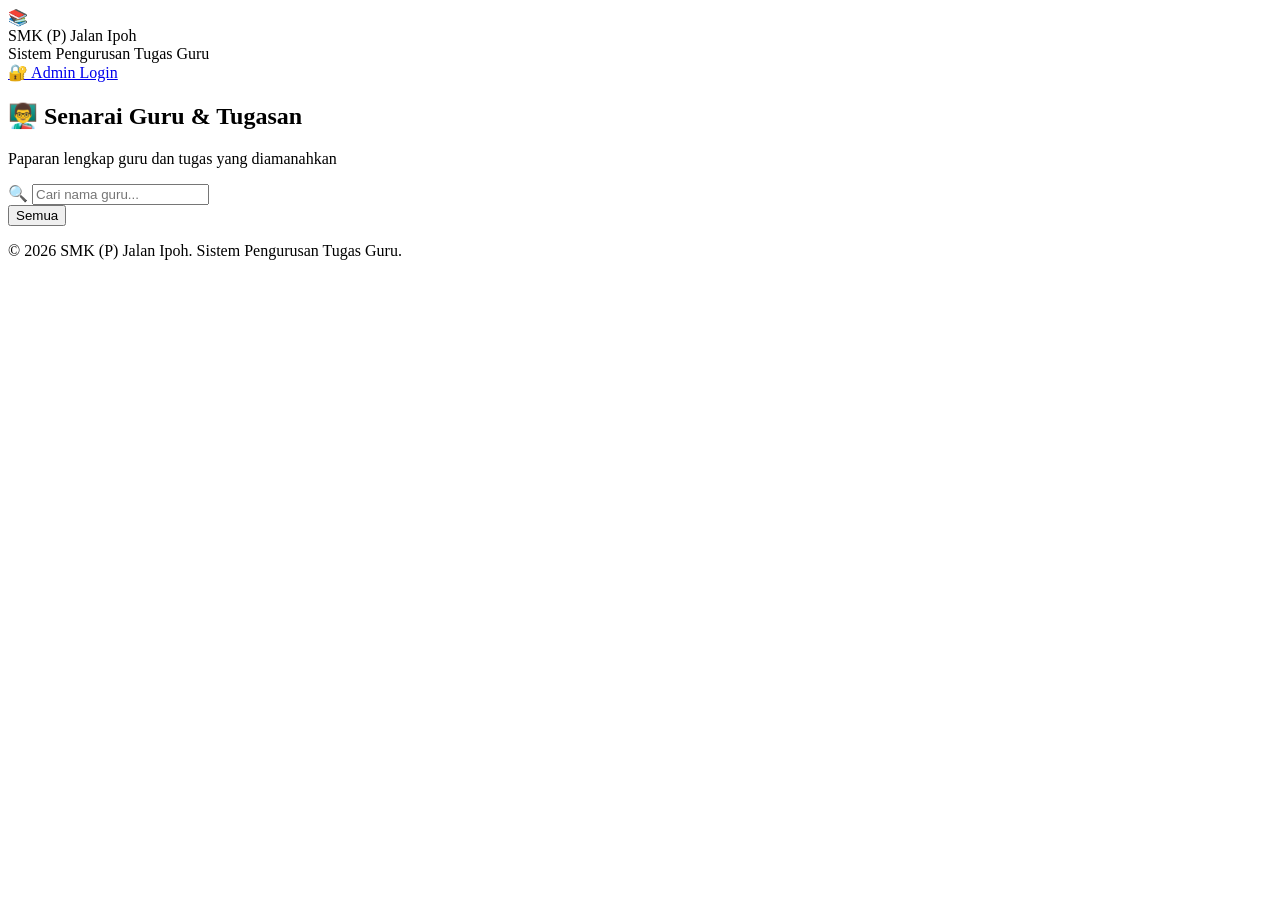
==== index.html @ 7b284f8e "Add files via upload" ====
<!DOCTYPE html>
<html lang="ms">
<head>
  <meta charset="UTF-8">
  <meta name="viewport" content="width=device-width, initial-scale=1.0">
  <title>Sistem Tugas Guru - SMK (P) Jalan Ipoh</title>
  <link rel="stylesheet" href="css/style.css">
</head>
<body>

<!-- ===================== SCHOOL HEADER ===================== -->
<header class="school-header">
  <div class="container d-flex align-center justify-between">
    <div class="header-logo">
      <div class="logo-icon">📚</div>
      <div>
        <div class="school-name" id="schoolNameHeader">SMK (P) Jalan Ipoh</div>
        <div class="school-subtitle">Sistem Pengurusan Tugas Guru</div>
      </div>
    </div>
    <div class="top-actions">
      <a href="admin/login.html" class="admin-link">🔐 Admin Login</a>
    </div>
  </div>
</header>

<!-- ===================== MAIN CONTENT ===================== -->
<main class="section">
  <div class="container">

    <!-- Page Header -->
    <div class="page-header d-flex flex-wrap justify-between align-center gap-2">
      <div>
        <h2>👨‍🏫 Senarai Guru & Tugasan</h2>
        <p>Paparan lengkap guru dan tugas yang diamanahkan</p>
      </div>
      <div class="search-bar">
        <span class="search-icon">🔍</span>
        <input type="text" class="form-control" id="searchGuru" placeholder="Cari nama guru..." oninput="renderGuruCards()">
      </div>
    </div>

    <!-- Kategori Filter Tabs -->
    <div class="filter-tabs" id="filterTabs">
      <button class="filter-tab active" data-kategori="all" onclick="filterKategori(this, 'all')">Semua</button>
    </div>

    <!-- Teacher Cards Grid -->
    <div class="row" id="guruCardsContainer">
      <!-- Dynamic content rendered by JS -->
    </div>

    <!-- Footer Info -->
    <div class="footer mt-5" id="footerInfo">
      <p>© 2026 SMK (P) Jalan Ipoh. Sistem Pengurusan Tugas Guru.</p>
    </div>

  </div>
</main>

<!-- ===================== SCRIPTS ===================== -->
<script src="js/data.js"></script>
<script>
// ============================================================
// Render Functions — Public Teacher Roster
// ============================================================

// Kategori filter
var currentFilter = 'all';

function initFilterTabs() {
  var container = document.getElementById('filterTabs');
  var kategoriList = getKategori();

  kategoriList.forEach(function(k) {
    var btn = document.createElement('button');
    btn.className = 'filter-tab';
    btn.setAttribute('data-kategori', k.id);
    btn.textContent = k.nama;
    btn.onclick = function() { filterKategori(this, k.id); };
    container.appendChild(btn);
  });
}

function filterKategori(el, kategoriId) {
  currentFilter = kategoriId;
  // Update active state
  var tabs = document.querySelectorAll('.filter-tab');
  tabs.forEach(function(t) { t.classList.remove('active'); });
  el.classList.add('active');
  renderGuruCards();
}

function renderGuruCards() {
  var container = document.getElementById('guruCardsContainer');
  var query = document.getElementById('searchGuru').value.trim().toLowerCase();
  var guruList = getGuru();
  var tugas = getTugas();
  var tugasan = getTugasan();
  var kategori = getKategori();

  // Filter by search
  if (query) {
    guruList = guruList.filter(function(g) {
      return g.nama.toLowerCase().includes(query) ||
             g.jawatan.toLowerCase().includes(query);
    });
  }

  if (guruList.length === 0) {
    container.innerHTML = '<div class="empty-state" style="flex:0 0 100%">' +
      '<div class="empty-icon">🔍</div>' +
      '<h4>Tiada guru dijumpai</h4>' +
      '<p>Cuba ubah carian atau filter anda</p>' +
      '</div>';
    return;
  }

  var html = '';

  guruList.forEach(function(guru) {
    // Get assignments for this teacher
    var guruTugasan = tugasan.filter(function(a) { return a.guruId === guru.id; });
    var assignedTugas = [];

    guruTugasan.forEach(function(a) {
      var t = tugas.find(function(tk) { return tk.id === a.tugasId; });
      if (t) {
        // Apply kategori filter
        if (currentFilter !== 'all' && t.kategori !== currentFilter) return;
        assignedTugas.push({
          id: a.id,
          nama: t.nama,
          point: t.point,
          kategori: t.kategori,
          kategoriNama: getKategoriNama(t.kategori),
          status: a.status
        });
      }
    });

    // If filter is active and teacher has no matching tasks, skip
    if (currentFilter !== 'all' && assignedTugas.length === 0) return;

    html += '<div class="col-12 col-md-6">';
    html += '<div class="teacher-card">';
    html += '<div class="card-top">';
    html += '<div class="avatar">' + getInitials(guru.nama) + '</div>';
    html += '<div class="teacher-info">';
    html += '<h4>' + guru.nama + '</h4>';
    html += '<div class="jawatan">' + guru.jawatan + '</div>';
    html += '</div>';
    html += '<span class="task-count">' + assignedTugas.length + ' tugas</span>';
    html += '</div>';
    html += '<div class="card-body">';

    if (assignedTugas.length === 0) {
      html += '<p class="text-muted" style="font-size:0.85rem;text-align:center;">Tiada tugasan buat masa ini</p>';
    } else {
      html += '<div class="task-list">';
      assignedTugas.forEach(function(t) {
        html += '<div class="task-item">';
        html += '<div>';
        html += '<span class="kategori-badge badge-' + kategoriBadgeClass(t.kategori) + '">' + t.kategoriNama + '</span> ';
        html += '<strong>' + t.nama + '</strong>';
        html += '</div>';
        html += '<span class="task-point">' + t.point + ' pt</span>';
        html += '</div>';
      });
      html += '</div>';
    }

    html += '</div>'; // card-body
    html += '</div>'; // teacher-card
    html += '</div>'; // col
  });

  if (html === '') {
    html = '<div class="empty-state" style="flex:0 0 100%">' +
      '<div class="empty-icon">📋</div>' +
      '<h4>Tiada keputusan</h4>' +
      '<p>Tiada guru dengan tugasan dalam kategori ini</p>' +
      '</div>';
  }

  container.innerHTML = html;
}

function getInitials(nama) {
  var parts = nama.split(' ');
  if (parts.length >= 2) {
    return (parts[0][0] + parts[1][0]).toUpperCase();
  }
  return nama.substring(0, 2).toUpperCase();
}

// Map functions from data.js (they exist globally but let's be safe)
function getKategoriNama(id) {
  var k = getKategori().find(function(k) { return k.id === id; });
  return k ? k.nama : '—';
}

function kategoriBadgeClass(id) {
  var map = { k1: 'pentadbiran', k2: 'kurikulum', k3: 'hem', k4: 'kokurikulum' };
  return map[id] || 'pentadbiran';
}

// Apply school name from settings
function applySchoolName() {
  try {
    var tetapan = getTetapan();
    if (tetapan && tetapan.namaSekolah) {
      document.getElementById('schoolNameHeader').textContent = tetapan.namaSekolah;
    }
  } catch(e) {}
}

// --- Init ---
initFilterTabs();
applySchoolName();
renderGuruCards();
</script>

</body>
</html>
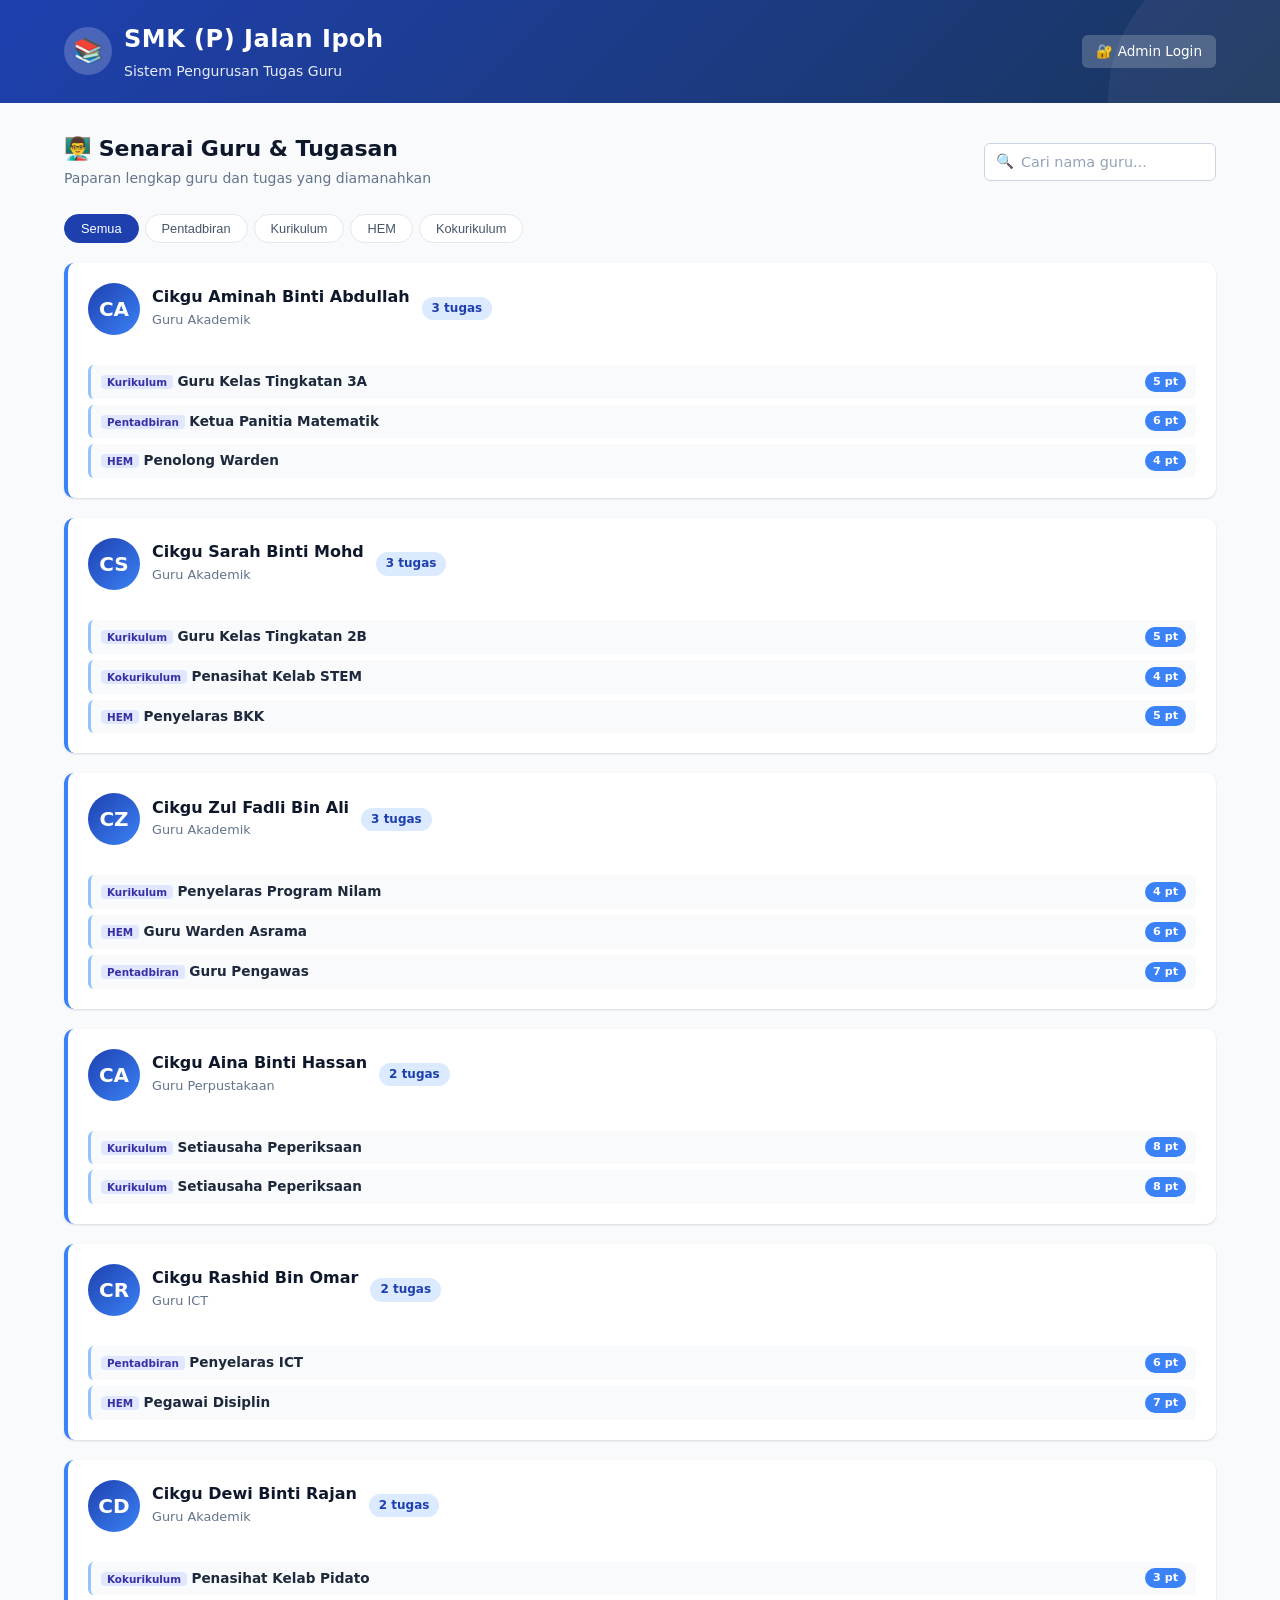
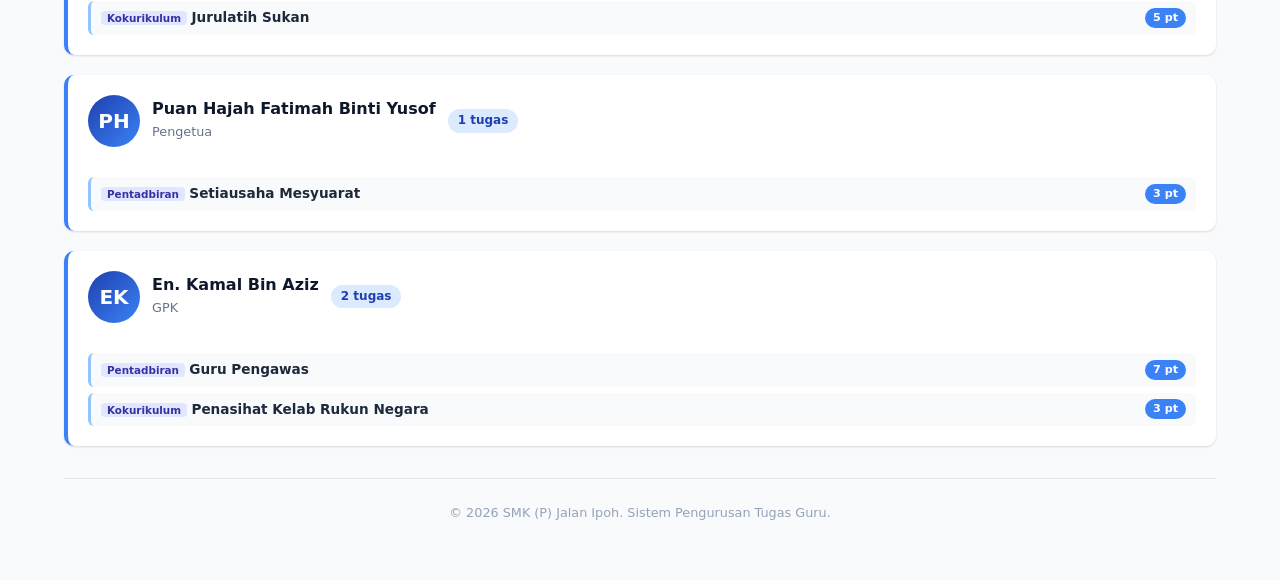
==== commit fb22bdab: "Update index.html" ====
--- a/index.html
+++ b/index.html
@@ -12,7 +12,7 @@
 <header class="school-header">
   <div class="container d-flex align-center justify-between">
     <div class="header-logo">
-      <div class="logo-icon">📚</div>
+      <div class="logo-icon" id="logoIcon"><span id="logoEmoji">📚</span><img id="logoImage" src="" style="display:none;height:50px;width:auto;" alt="Logo"></div>
       <div>
         <div class="school-name" id="schoolNameHeader">SMK (P) Jalan Ipoh</div>
         <div class="school-subtitle">Sistem Pengurusan Tugas Guru</div>
@@ -209,8 +209,15 @@
 function applySchoolName() {
   try {
     var tetapan = getTetapan();
-    if (tetapan && tetapan.namaSekolah) {
+    if (tetapan.namaSekolah) {
       document.getElementById('schoolNameHeader').textContent = tetapan.namaSekolah;
+    }
+    // Logo dari tetapan
+    if (tetapan.logoUrl && tetapan.logoUrl.trim() !== '') {
+      document.getElementById('logoEmoji').style.display = 'none';
+      var img = document.getElementById('logoImage');
+      img.src = tetapan.logoUrl.trim();
+      img.style.display = '';
     }
   } catch(e) {}
 }
--- a/css/style.css
+++ b/css/style.css
@@ -0,0 +1,1100 @@
+/* ============================================================
+   SISTEM TUGAS GURU - SMK (P) JALAN IPOH
+   Blue/White School Theme — Pure CSS, Bootstrap-style
+   ============================================================ */
+
+/* --- CSS Variables / Theme --- */
+:root {
+  --primary: #1e40af;
+  --primary-dark: #1a365d;
+  --primary-light: #dbeafe;
+  --accent: #3b82f6;
+  --accent-light: #93c5fd;
+  --accent-dark: #2563eb;
+  --success: #10b981;
+  --warning: #f59e0b;
+  --danger: #ef4444;
+  --info: #06b6d4;
+  --white: #ffffff;
+  --gray-50: #f8fafc;
+  --gray-100: #f1f5f9;
+  --gray-200: #e2e8f0;
+  --gray-300: #cbd5e1;
+  --gray-400: #94a3b8;
+  --gray-500: #64748b;
+  --gray-600: #475569;
+  --gray-700: #334155;
+  --gray-800: #1e293b;
+  --gray-900: #0f172a;
+  --radius: 10px;
+  --radius-sm: 6px;
+  --radius-lg: 16px;
+  --shadow: 0 1px 3px rgba(0,0,0,0.08), 0 1px 2px rgba(0,0,0,0.06);
+  --shadow-md: 0 4px 6px -1px rgba(0,0,0,0.1), 0 2px 4px -1px rgba(0,0,0,0.06);
+  --shadow-lg: 0 10px 15px -3px rgba(0,0,0,0.1), 0 4px 6px -2px rgba(0,0,0,0.05);
+  --font: 'Segoe UI', system-ui, -apple-system, BlinkMacSystemFont, sans-serif;
+  --transition: all 0.2s ease;
+}
+
+/* --- Reset & Base --- */
+*, *::before, *::after {
+  box-sizing: border-box;
+  margin: 0;
+  padding: 0;
+}
+
+html {
+  font-size: 16px;
+  scroll-behavior: smooth;
+}
+
+body {
+  font-family: var(--font);
+  background: var(--gray-50);
+  color: var(--gray-800);
+  line-height: 1.6;
+  min-height: 100vh;
+}
+
+a {
+  color: var(--accent);
+  text-decoration: none;
+  transition: var(--transition);
+}
+a:hover {
+  color: var(--primary-dark);
+}
+
+img {
+  max-width: 100%;
+  height: auto;
+}
+
+/* --- Typography --- */
+h1, h2, h3, h4, h5, h6 {
+  font-weight: 700;
+  line-height: 1.3;
+  color: var(--gray-900);
+}
+
+h1 { font-size: 1.75rem; }
+h2 { font-size: 1.5rem; }
+h3 { font-size: 1.25rem; }
+h4 { font-size: 1.125rem; }
+
+.text-muted {
+  color: var(--gray-500);
+}
+.text-primary {
+  color: var(--primary);
+}
+.text-accent {
+  color: var(--accent);
+}
+.text-success {
+  color: var(--success);
+}
+.text-danger {
+  color: var(--danger);
+}
+.text-warning {
+  color: var(--warning);
+}
+.text-center {
+  text-align: center;
+}
+.text-right {
+  text-align: right;
+}
+
+/* --- Header / School Brand --- */
+.school-header {
+  background: linear-gradient(135deg, var(--primary) 0%, var(--primary-dark) 100%);
+  color: var(--white);
+  padding: 1.25rem 1.5rem;
+  position: relative;
+  overflow: hidden;
+}
+.school-header::after {
+  content: '';
+  position: absolute;
+  top: -50%;
+  right: -10%;
+  width: 300px;
+  height: 300px;
+  background: rgba(255,255,255,0.05);
+  border-radius: 50%;
+  pointer-events: none;
+}
+.school-header .school-name {
+  font-size: 1.5rem;
+  font-weight: 800;
+  letter-spacing: 0.5px;
+}
+.school-header .school-subtitle {
+  font-size: 0.875rem;
+  opacity: 0.9;
+  margin-top: 2px;
+}
+.school-header .header-logo {
+  display: flex;
+  align-items: center;
+  gap: 12px;
+}
+.school-header .header-logo .logo-icon {
+  width: 48px;
+  height: 48px;
+  background: rgba(255,255,255,0.2);
+  border-radius: 50%;
+  display: flex;
+  align-items: center;
+  justify-content: center;
+  font-size: 1.5rem;
+  font-weight: 700;
+}
+@media (max-width: 576px) {
+  .school-header { padding: 1rem; }
+  .school-header .school-name { font-size: 1.125rem; }
+}
+
+/* --- Navbar --- */
+.navbar {
+  background: var(--white);
+  border-bottom: 1px solid var(--gray-200);
+  padding: 0 1.5rem;
+  display: flex;
+  align-items: center;
+  justify-content: space-between;
+  height: 60px;
+  box-shadow: var(--shadow);
+  position: sticky;
+  top: 0;
+  z-index: 1000;
+}
+.navbar-brand {
+  font-weight: 700;
+  font-size: 1.125rem;
+  color: var(--primary);
+  display: flex;
+  align-items: center;
+  gap: 8px;
+}
+.navbar-brand:hover { color: var(--primary-dark); }
+.navbar-nav {
+  display: flex;
+  align-items: center;
+  gap: 4px;
+  list-style: none;
+}
+.navbar-nav .nav-item { position: relative; }
+.navbar-nav .nav-link {
+  padding: 8px 14px;
+  border-radius: var(--radius-sm);
+  color: var(--gray-600);
+  font-weight: 500;
+  font-size: 0.875rem;
+  transition: var(--transition);
+  white-space: nowrap;
+}
+.navbar-nav .nav-link:hover {
+  background: var(--primary-light);
+  color: var(--primary);
+}
+.navbar-nav .nav-link.active {
+  background: var(--primary);
+  color: var(--white);
+}
+.navbar-nav .nav-link.logout-btn {
+  color: var(--danger);
+}
+.navbar-nav .nav-link.logout-btn:hover {
+  background: #fef2f2;
+  color: var(--danger);
+}
+.navbar-toggle {
+  display: none;
+  background: none;
+  border: none;
+  font-size: 1.5rem;
+  color: var(--primary);
+  cursor: pointer;
+  padding: 4px;
+}
+@media (max-width: 768px) {
+  .navbar-toggle {
+    display: block;
+  }
+  .navbar-nav {
+    display: none;
+    position: absolute;
+    top: 60px;
+    left: 0;
+    right: 0;
+    background: var(--white);
+    flex-direction: column;
+    padding: 12px;
+    border-bottom: 1px solid var(--gray-200);
+    box-shadow: var(--shadow-md);
+    z-index: 999;
+  }
+  .navbar-nav.show {
+    display: flex;
+  }
+  .navbar-nav .nav-link {
+    width: 100%;
+    padding: 10px 14px;
+  }
+}
+
+/* --- Container & Layout --- */
+.container {
+  max-width: 1200px;
+  margin: 0 auto;
+  padding: 0 1.5rem;
+}
+.container-fluid {
+  padding: 0 1.5rem;
+}
+.section {
+  padding: 2rem 0;
+}
+.section-sm {
+  padding: 1rem 0;
+}
+
+/* --- Cards --- */
+.card {
+  background: var(--white);
+  border-radius: var(--radius);
+  box-shadow: var(--shadow);
+  overflow: hidden;
+  transition: var(--transition);
+}
+.card:hover {
+  box-shadow: var(--shadow-md);
+}
+.card-header {
+  padding: 1rem 1.25rem;
+  border-bottom: 1px solid var(--gray-200);
+  display: flex;
+  align-items: center;
+  justify-content: space-between;
+  flex-wrap: wrap;
+  gap: 8px;
+}
+.card-header h3 {
+  font-size: 1rem;
+  font-weight: 600;
+  color: var(--gray-800);
+}
+.card-body {
+  padding: 1.25rem;
+}
+.card-footer {
+  padding: 0.875rem 1.25rem;
+  border-top: 1px solid var(--gray-200);
+  background: var(--gray-50);
+}
+.card-title {
+  font-weight: 600;
+  margin-bottom: 0.5rem;
+}
+.card-subtitle {
+  color: var(--gray-500);
+  font-size: 0.875rem;
+  margin-bottom: 1rem;
+}
+
+/* --- Teacher Card (index.html) --- */
+.teacher-card {
+  background: var(--white);
+  border-radius: var(--radius);
+  box-shadow: var(--shadow);
+  overflow: hidden;
+  transition: var(--transition);
+  border-left: 4px solid var(--accent);
+}
+.teacher-card:hover {
+  transform: translateY(-2px);
+  box-shadow: var(--shadow-md);
+}
+.teacher-card .card-top {
+  padding: 1.25rem;
+  display: flex;
+  align-items: center;
+  gap: 12px;
+}
+.teacher-card .avatar {
+  width: 52px;
+  height: 52px;
+  border-radius: 50%;
+  background: linear-gradient(135deg, var(--primary), var(--accent));
+  color: var(--white);
+  display: flex;
+  align-items: center;
+  justify-content: center;
+  font-weight: 700;
+  font-size: 1.25rem;
+  flex-shrink: 0;
+}
+.teacher-card .teacher-info h4 {
+  font-size: 1rem;
+  margin-bottom: 2px;
+}
+.teacher-card .teacher-info .jawatan {
+  font-size: 0.8rem;
+  color: var(--gray-500);
+}
+.teacher-card .card-body {
+  padding: 0 1.25rem 1.25rem;
+}
+.teacher-card .task-count {
+  display: inline-block;
+  background: var(--primary-light);
+  color: var(--primary);
+  font-size: 0.75rem;
+  font-weight: 600;
+  padding: 2px 10px;
+  border-radius: 20px;
+}
+.teacher-card .task-list {
+  margin-top: 10px;
+  display: flex;
+  flex-direction: column;
+  gap: 6px;
+}
+.teacher-card .task-item {
+  font-size: 0.85rem;
+  padding: 6px 10px;
+  background: var(--gray-50);
+  border-radius: var(--radius-sm);
+  display: flex;
+  justify-content: space-between;
+  align-items: center;
+  border-left: 3px solid var(--accent-light);
+}
+.teacher-card .task-item .task-point {
+  background: var(--accent);
+  color: white;
+  font-size: 0.7rem;
+  font-weight: 700;
+  padding: 1px 8px;
+  border-radius: 10px;
+  white-space: nowrap;
+}
+.teacher-card .task-item .kategori-badge {
+  font-size: 0.65rem;
+  padding: 1px 6px;
+  border-radius: 4px;
+  font-weight: 600;
+}
+
+/* --- Stat Cards --- */
+.stat-card {
+  background: var(--white);
+  border-radius: var(--radius);
+  padding: 1.25rem;
+  box-shadow: var(--shadow);
+  display: flex;
+  align-items: center;
+  gap: 16px;
+  transition: var(--transition);
+}
+.stat-card:hover {
+  transform: translateY(-2px);
+  box-shadow: var(--shadow-md);
+}
+.stat-card .stat-icon {
+  width: 52px;
+  height: 52px;
+  border-radius: 12px;
+  display: flex;
+  align-items: center;
+  justify-content: center;
+  font-size: 1.5rem;
+  flex-shrink: 0;
+}
+.stat-card .stat-icon.blue {
+  background: var(--primary-light);
+  color: var(--primary);
+}
+.stat-card .stat-icon.green {
+  background: #d1fae5;
+  color: var(--success);
+}
+.stat-card .stat-icon.orange {
+  background: #fef3c7;
+  color: var(--warning);
+}
+.stat-card .stat-icon.purple {
+  background: #e0e7ff;
+  color: #6366f1;
+}
+.stat-card .stat-info h3 {
+  font-size: 1.5rem;
+  font-weight: 700;
+  margin-bottom: 0;
+  line-height: 1.2;
+}
+.stat-card .stat-info p {
+  font-size: 0.8rem;
+  color: var(--gray-500);
+  margin: 0;
+}
+
+/* --- Grid --- */
+.row {
+  display: flex;
+  flex-wrap: wrap;
+  gap: 1.25rem;
+}
+.row:not(.no-gap) {
+  margin: 0;
+}
+.col { flex: 1 1 0; }
+.col-12 { flex: 0 0 100%; }
+.col-11 { flex: 0 0 91.666%; }
+.col-10 { flex: 0 0 83.333%; }
+.col-9 { flex: 0 0 75%; }
+.col-8 { flex: 0 0 66.666%; }
+.col-7 { flex: 0 0 58.333%; }
+.col-6 { flex: 0 0 50%; }
+.col-5 { flex: 0 0 41.666%; }
+.col-4 { flex: 0 0 33.333%; }
+.col-3 { flex: 0 0 25%; }
+.col-2 { flex: 0 0 16.666%; }
+
+@media (max-width: 992px) {
+  .col-md-12 { flex: 0 0 100%; }
+  .col-md-6 { flex: 0 0 50%; }
+}
+@media (max-width: 768px) {
+  .col-sm-12 { flex: 0 0 100%; }
+  .col-6 { flex: 0 0 100%; }
+  .col-4 { flex: 0 0 100%; }
+  .col-3 { flex: 0 0 100%; }
+}
+
+/* --- Tables --- */
+.table-container {
+  overflow-x: auto;
+  -webkit-overflow-scrolling: touch;
+}
+table {
+  width: 100%;
+  border-collapse: collapse;
+  font-size: 0.9rem;
+}
+table thead {
+  background: var(--gray-50);
+}
+table th {
+  padding: 0.75rem 1rem;
+  text-align: left;
+  font-weight: 600;
+  font-size: 0.8rem;
+  text-transform: uppercase;
+  letter-spacing: 0.5px;
+  color: var(--gray-600);
+  border-bottom: 2px solid var(--gray-200);
+  white-space: nowrap;
+}
+table td {
+  padding: 0.75rem 1rem;
+  border-bottom: 1px solid var(--gray-200);
+  vertical-align: middle;
+}
+table tbody tr {
+  transition: var(--transition);
+}
+table tbody tr:hover {
+  background: var(--gray-50);
+}
+table .actions {
+  display: flex;
+  gap: 6px;
+}
+table .badge {
+  display: inline-block;
+  padding: 2px 10px;
+  border-radius: 20px;
+  font-size: 0.75rem;
+  font-weight: 600;
+}
+table .badge-primary { background: var(--primary-light); color: var(--primary); }
+table .badge-success { background: #d1fae5; color: #065f46; }
+table .badge-warning { background: #fef3c7; color: #92400e; }
+table .badge-danger { background: #fef2f2; color: #991b1b; }
+table .badge-info { background: #cffafe; color: #155e75; }
+table .badge-pt { background: var(--accent); color: white; }
+
+/* --- Forms --- */
+.form-group {
+  margin-bottom: 1rem;
+}
+.form-group label {
+  display: block;
+  font-weight: 600;
+  font-size: 0.85rem;
+  margin-bottom: 4px;
+  color: var(--gray-700);
+}
+.form-control {
+  width: 100%;
+  padding: 10px 14px;
+  border: 1px solid var(--gray-300);
+  border-radius: var(--radius-sm);
+  font-size: 0.9rem;
+  font-family: var(--font);
+  transition: var(--transition);
+  background: var(--white);
+  color: var(--gray-800);
+}
+.form-control:focus {
+  outline: none;
+  border-color: var(--accent);
+  box-shadow: 0 0 0 3px rgba(59,130,246,0.15);
+}
+.form-control::placeholder {
+  color: var(--gray-400);
+}
+select.form-control {
+  cursor: pointer;
+  appearance: auto;
+}
+textarea.form-control {
+  min-height: 80px;
+  resize: vertical;
+}
+
+/* --- Buttons --- */
+.btn {
+  display: inline-flex;
+  align-items: center;
+  justify-content: center;
+  gap: 6px;
+  padding: 8px 18px;
+  border-radius: var(--radius-sm);
+  font-size: 0.875rem;
+  font-weight: 500;
+  font-family: var(--font);
+  border: 1px solid transparent;
+  cursor: pointer;
+  transition: var(--transition);
+  text-decoration: none;
+  white-space: nowrap;
+  line-height: 1.4;
+}
+.btn:hover {
+  transform: translateY(-1px);
+}
+.btn:active {
+  transform: translateY(0);
+}
+.btn-primary {
+  background: var(--primary);
+  color: var(--white);
+  border-color: var(--primary);
+}
+.btn-primary:hover {
+  background: var(--primary-dark);
+  border-color: var(--primary-dark);
+  color: var(--white);
+}
+.btn-accent {
+  background: var(--accent);
+  color: var(--white);
+  border-color: var(--accent);
+}
+.btn-accent:hover {
+  background: var(--accent-dark);
+  color: var(--white);
+}
+.btn-success {
+  background: var(--success);
+  color: var(--white);
+}
+.btn-success:hover {
+  background: #059669;
+  color: var(--white);
+}
+.btn-danger {
+  background: var(--danger);
+  color: var(--white);
+}
+.btn-danger:hover {
+  background: #dc2626;
+  color: var(--white);
+}
+.btn-warning {
+  background: var(--warning);
+  color: var(--white);
+}
+.btn-warning:hover {
+  background: #d97706;
+  color: var(--white);
+}
+.btn-outline {
+  background: transparent;
+  color: var(--primary);
+  border-color: var(--gray-300);
+}
+.btn-outline:hover {
+  background: var(--gray-50);
+  border-color: var(--primary);
+}
+.btn-sm {
+  padding: 4px 12px;
+  font-size: 0.8rem;
+}
+.btn-lg {
+  padding: 12px 24px;
+  font-size: 1rem;
+}
+.btn-block {
+  width: 100%;
+  display: block;
+}
+.btn:disabled {
+  opacity: 0.6;
+  cursor: not-allowed;
+  transform: none;
+}
+
+/* --- Filter Tabs --- */
+.filter-tabs {
+  display: flex;
+  flex-wrap: wrap;
+  gap: 6px;
+  margin-bottom: 1.25rem;
+}
+.filter-tab {
+  padding: 6px 16px;
+  border-radius: 20px;
+  font-size: 0.8rem;
+  font-weight: 500;
+  background: var(--white);
+  border: 1px solid var(--gray-200);
+  color: var(--gray-600);
+  cursor: pointer;
+  transition: var(--transition);
+}
+.filter-tab:hover {
+  border-color: var(--accent);
+  color: var(--accent);
+}
+.filter-tab.active {
+  background: var(--primary);
+  color: var(--white);
+  border-color: var(--primary);
+}
+
+/* --- Search Bar --- */
+.search-bar {
+  position: relative;
+  max-width: 400px;
+}
+.search-bar input {
+  padding-left: 36px;
+}
+.search-bar .search-icon {
+  position: absolute;
+  left: 12px;
+  top: 50%;
+  transform: translateY(-50%);
+  color: var(--gray-400);
+  font-size: 0.9rem;
+}
+
+/* --- Alert / Flash --- */
+.alert {
+  padding: 12px 16px;
+  border-radius: var(--radius-sm);
+  font-size: 0.875rem;
+  margin-bottom: 1rem;
+  display: flex;
+  align-items: center;
+  gap: 8px;
+}
+.alert-success {
+  background: #d1fae5;
+  color: #065f46;
+  border: 1px solid #a7f3d0;
+}
+.alert-danger {
+  background: #fef2f2;
+  color: #991b1b;
+  border: 1px solid #fecaca;
+}
+.alert-info {
+  background: var(--primary-light);
+  color: var(--primary);
+  border: 1px solid var(--accent-light);
+}
+.alert-warning {
+  background: #fef3c7;
+  color: #92400e;
+  border: 1px solid #fde68a;
+}
+.alert-dismissible {
+  position: relative;
+  padding-right: 40px;
+}
+.alert .btn-close {
+  position: absolute;
+  right: 12px;
+  top: 50%;
+  transform: translateY(-50%);
+  background: none;
+  border: none;
+  font-size: 1.25rem;
+  cursor: pointer;
+  color: inherit;
+  opacity: 0.6;
+}
+
+/* --- Badges --- */
+.badge-kategori {
+  display: inline-block;
+  padding: 2px 8px;
+  border-radius: 4px;
+  font-size: 0.7rem;
+  font-weight: 600;
+}
+.badge-pentadbiran { background: #e0e7ff; color: #3730a3; }
+.badge-kurikulum { background: #d1fae5; color: #065f46; }
+.badge-hem { background: #fef3c7; color: #92400e; }
+.badge-kokurikulum { background: #fce7f3; color: #9d174d; }
+
+/* --- Login Page --- */
+.login-page {
+  min-height: 100vh;
+  display: flex;
+  align-items: center;
+  justify-content: center;
+  background: linear-gradient(135deg, var(--primary) 0%, var(--primary-dark) 100%);
+  padding: 1.5rem;
+}
+.login-card {
+  width: 100%;
+  max-width: 420px;
+  background: var(--white);
+  border-radius: var(--radius-lg);
+  box-shadow: 0 20px 60px rgba(0,0,0,0.3);
+  overflow: hidden;
+}
+.login-card .login-header {
+  padding: 2rem 2rem 1rem;
+  text-align: center;
+}
+.login-card .login-header .login-icon {
+  width: 72px;
+  height: 72px;
+  border-radius: 50%;
+  background: var(--primary-light);
+  color: var(--primary);
+  display: flex;
+  align-items: center;
+  justify-content: center;
+  font-size: 2rem;
+  margin: 0 auto 12px;
+}
+.login-card .login-header h2 {
+  font-size: 1.25rem;
+  font-weight: 700;
+}
+.login-card .login-header p {
+  color: var(--gray-500);
+  font-size: 0.85rem;
+  margin-top: 4px;
+}
+.login-card .login-body {
+  padding: 0 2rem 2rem;
+}
+.login-card .login-footer {
+  padding: 1rem 2rem;
+  background: var(--gray-50);
+  text-align: center;
+  font-size: 0.85rem;
+  color: var(--gray-500);
+  border-top: 1px solid var(--gray-200);
+}
+
+/* --- Page Header --- */
+.page-header {
+  margin-bottom: 1.5rem;
+}
+.page-header h2 {
+  font-size: 1.375rem;
+  font-weight: 700;
+  margin-bottom: 4px;
+}
+.page-header p {
+  color: var(--gray-500);
+  font-size: 0.875rem;
+}
+
+/* --- Top Right Links (Public) --- */
+.top-actions {
+  display: flex;
+  gap: 8px;
+  align-items: center;
+}
+.admin-link {
+  display: inline-flex;
+  align-items: center;
+  gap: 6px;
+  background: rgba(255,255,255,0.2);
+  color: var(--white);
+  padding: 6px 14px;
+  border-radius: var(--radius-sm);
+  font-size: 0.85rem;
+  font-weight: 500;
+  transition: var(--transition);
+}
+.admin-link:hover {
+  background: rgba(255,255,255,0.3);
+  color: var(--white);
+}
+
+/* --- No Data --- */
+.no-data {
+  text-align: center;
+  padding: 3rem 1rem;
+  color: var(--gray-400);
+}
+.no-data .no-data-icon {
+  font-size: 3rem;
+  margin-bottom: 12px;
+}
+.no-data p {
+  font-size: 0.9rem;
+}
+
+/* --- CSS Bar Chart (Laporan) --- */
+.chart-bar-container {
+  display: flex;
+  flex-direction: column;
+  gap: 12px;
+  padding: 8px 0;
+}
+.chart-bar-row {
+  display: flex;
+  align-items: center;
+  gap: 12px;
+}
+.chart-bar-label {
+  width: 140px;
+  font-size: 0.85rem;
+  font-weight: 500;
+  text-align: right;
+  flex-shrink: 0;
+  color: var(--gray-700);
+}
+.chart-bar-track {
+  flex: 1;
+  height: 28px;
+  background: var(--gray-100);
+  border-radius: 6px;
+  overflow: hidden;
+  position: relative;
+}
+.chart-bar-fill {
+  height: 100%;
+  background: linear-gradient(90deg, var(--accent), var(--primary));
+  border-radius: 6px;
+  transition: width 0.8s ease;
+  display: flex;
+  align-items: center;
+  justify-content: flex-end;
+  padding-right: 8px;
+  font-size: 0.75rem;
+  font-weight: 700;
+  color: var(--white);
+  min-width: 40px;
+}
+.chart-bar-value {
+  min-width: 50px;
+  font-size: 0.85rem;
+  font-weight: 600;
+  color: var(--gray-600);
+  flex-shrink: 0;
+}
+
+@media (max-width: 576px) {
+  .chart-bar-label { width: 90px; font-size: 0.75rem; }
+  .chart-bar-value { min-width: 36px; font-size: 0.75rem; }
+}
+
+/* --- Modal / Overlay --- */
+.modal-overlay {
+  position: fixed;
+  inset: 0;
+  background: rgba(0,0,0,0.5);
+  display: flex;
+  align-items: center;
+  justify-content: center;
+  z-index: 2000;
+  padding: 1rem;
+  animation: fadeIn 0.2s ease;
+}
+.modal-content {
+  background: var(--white);
+  border-radius: var(--radius);
+  max-width: 500px;
+  width: 100%;
+  max-height: 90vh;
+  overflow-y: auto;
+  box-shadow: var(--shadow-lg);
+  animation: slideUp 0.3s ease;
+}
+.modal-header {
+  padding: 1rem 1.25rem;
+  border-bottom: 1px solid var(--gray-200);
+  display: flex;
+  justify-content: space-between;
+  align-items: center;
+}
+.modal-header h4 {
+  font-size: 1.1rem;
+}
+.modal-header .btn-close {
+  background: none;
+  border: none;
+  font-size: 1.5rem;
+  cursor: pointer;
+  color: var(--gray-500);
+}
+.modal-body {
+  padding: 1.25rem;
+}
+.modal-footer {
+  padding: 0.875rem 1.25rem;
+  border-top: 1px solid var(--gray-200);
+  display: flex;
+  gap: 8px;
+  justify-content: flex-end;
+}
+
+/* --- Footer --- */
+.footer {
+  text-align: center;
+  padding: 1.5rem;
+  color: var(--gray-400);
+  font-size: 0.8rem;
+  border-top: 1px solid var(--gray-200);
+  margin-top: 2rem;
+}
+
+/* --- Empty State --- */
+.empty-state {
+  text-align: center;
+  padding: 2.5rem 1rem;
+  color: var(--gray-400);
+}
+.empty-state .empty-icon {
+  font-size: 3rem;
+  margin-bottom: 8px;
+}
+.empty-state h4 {
+  color: var(--gray-500);
+  margin-bottom: 4px;
+}
+.empty-state p {
+  font-size: 0.875rem;
+}
+
+/* --- Animations --- */
+@keyframes fadeIn {
+  from { opacity: 0; }
+  to { opacity: 1; }
+}
+@keyframes slideUp {
+  from { opacity: 0; transform: translateY(20px); }
+  to { opacity: 1; transform: translateY(0); }
+}
+
+/* --- Spacing Helpers --- */
+.mt-1 { margin-top: 0.25rem; }
+.mt-2 { margin-top: 0.5rem; }
+.mt-3 { margin-top: 1rem; }
+.mt-4 { margin-top: 1.5rem; }
+.mt-5 { margin-top: 2rem; }
+.mb-1 { margin-bottom: 0.25rem; }
+.mb-2 { margin-bottom: 0.5rem; }
+.mb-3 { margin-bottom: 1rem; }
+.mb-4 { margin-bottom: 1.5rem; }
+.mb-5 { margin-bottom: 2rem; }
+.mr-1 { margin-right: 0.25rem; }
+.mr-2 { margin-right: 0.5rem; }
+.ml-2 { margin-left: 0.5rem; }
+.p-3 { padding: 1rem; }
+.p-4 { padding: 1.5rem; }
+.px-3 { padding-left: 1rem; padding-right: 1rem; }
+.py-3 { padding-top: 1rem; padding-bottom: 1rem; }
+
+/* --- Flex Helpers --- */
+.d-flex { display: flex; }
+.align-center { align-items: center; }
+.justify-between { justify-content: space-between; }
+.flex-wrap { flex-wrap: wrap; }
+.gap-2 { gap: 0.5rem; }
+.gap-3 { gap: 1rem; }
+
+/* --- Responsive Tables --- */
+@media (max-width: 768px) {
+  .table-responsive-mobile table,
+  .table-responsive-mobile thead,
+  .table-responsive-mobile tbody,
+  .table-responsive-mobile th,
+  .table-responsive-mobile td,
+  .table-responsive-mobile tr {
+    display: block;
+  }
+  .table-responsive-mobile thead {
+    display: none;
+  }
+  .table-responsive-mobile tr {
+    margin-bottom: 12px;
+    border: 1px solid var(--gray-200);
+    border-radius: var(--radius-sm);
+    padding: 10px;
+    background: var(--white);
+  }
+  .table-responsive-mobile td {
+    display: flex;
+    justify-content: space-between;
+    align-items: center;
+    padding: 6px 8px;
+    border: none;
+    font-size: 0.85rem;
+  }
+  .table-responsive-mobile td::before {
+    content: attr(data-label);
+    font-weight: 600;
+    color: var(--gray-600);
+    font-size: 0.8rem;
+    margin-right: 8px;
+  }
+}
+
+/* --- Print Styles --- */
+@media print {
+  .navbar, .school-header .top-actions, .btn, .no-print {
+    display: none !important;
+  }
+  .card {
+    box-shadow: none;
+    border: 1px solid #ddd;
+    break-inside: avoid;
+  }
+  .chart-bar-fill {
+    background: #1e40af !important;
+    -webkit-print-color-adjust: exact;
+    print-color-adjust: exact;
+  }
+  body {
+    background: white;
+    font-size: 12px;
+  }
+}
